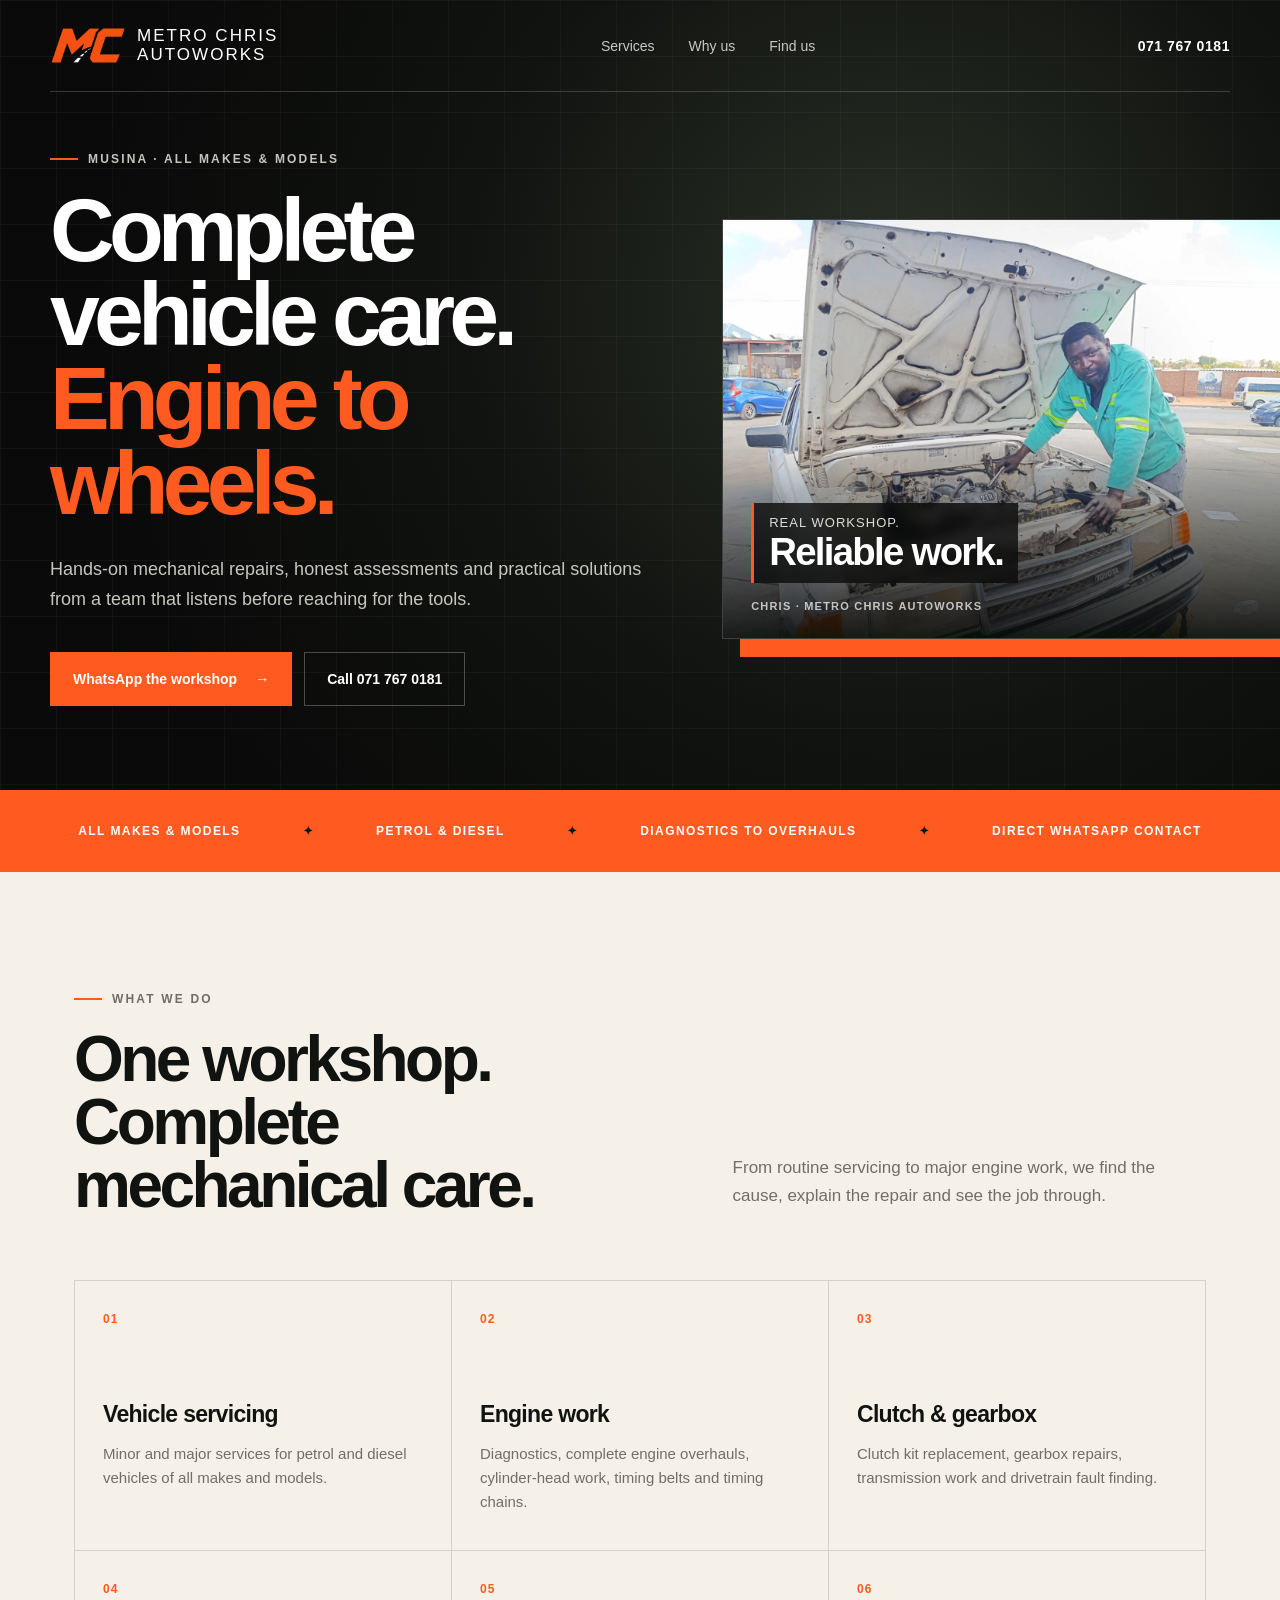
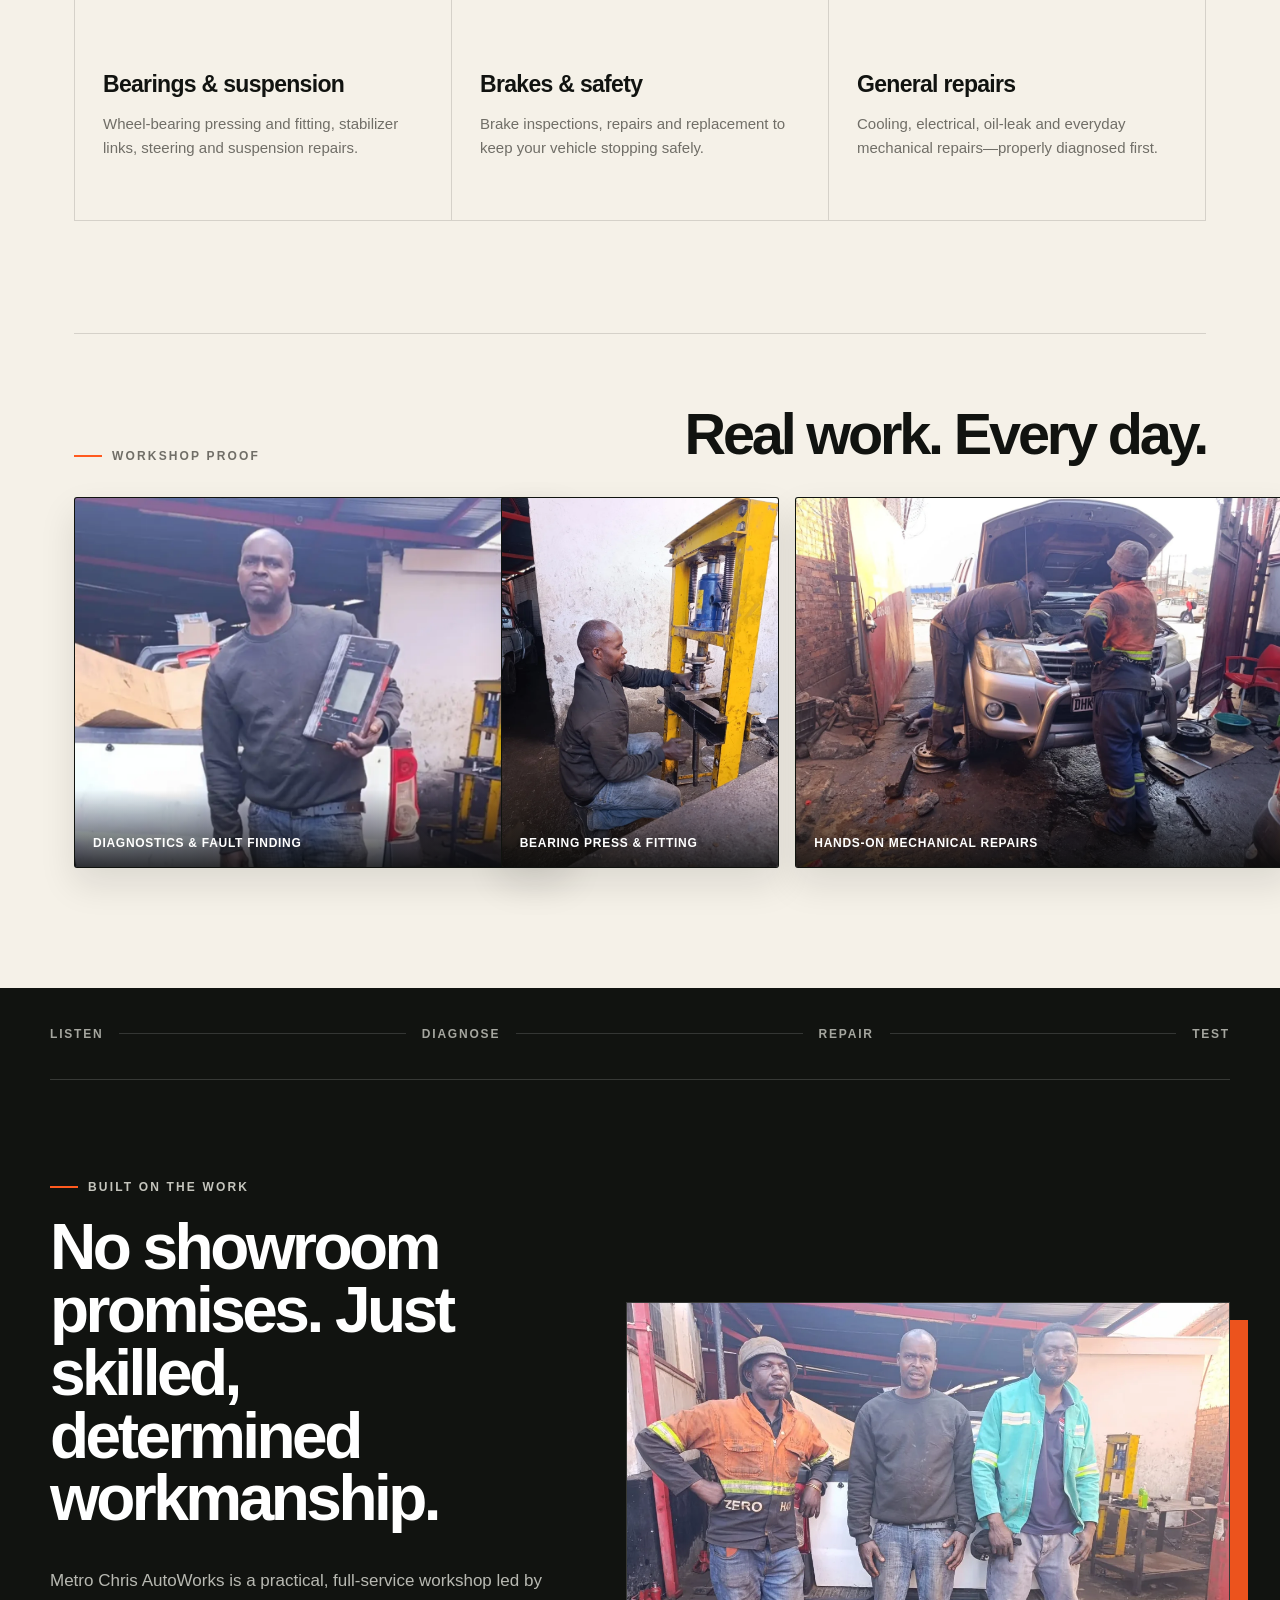
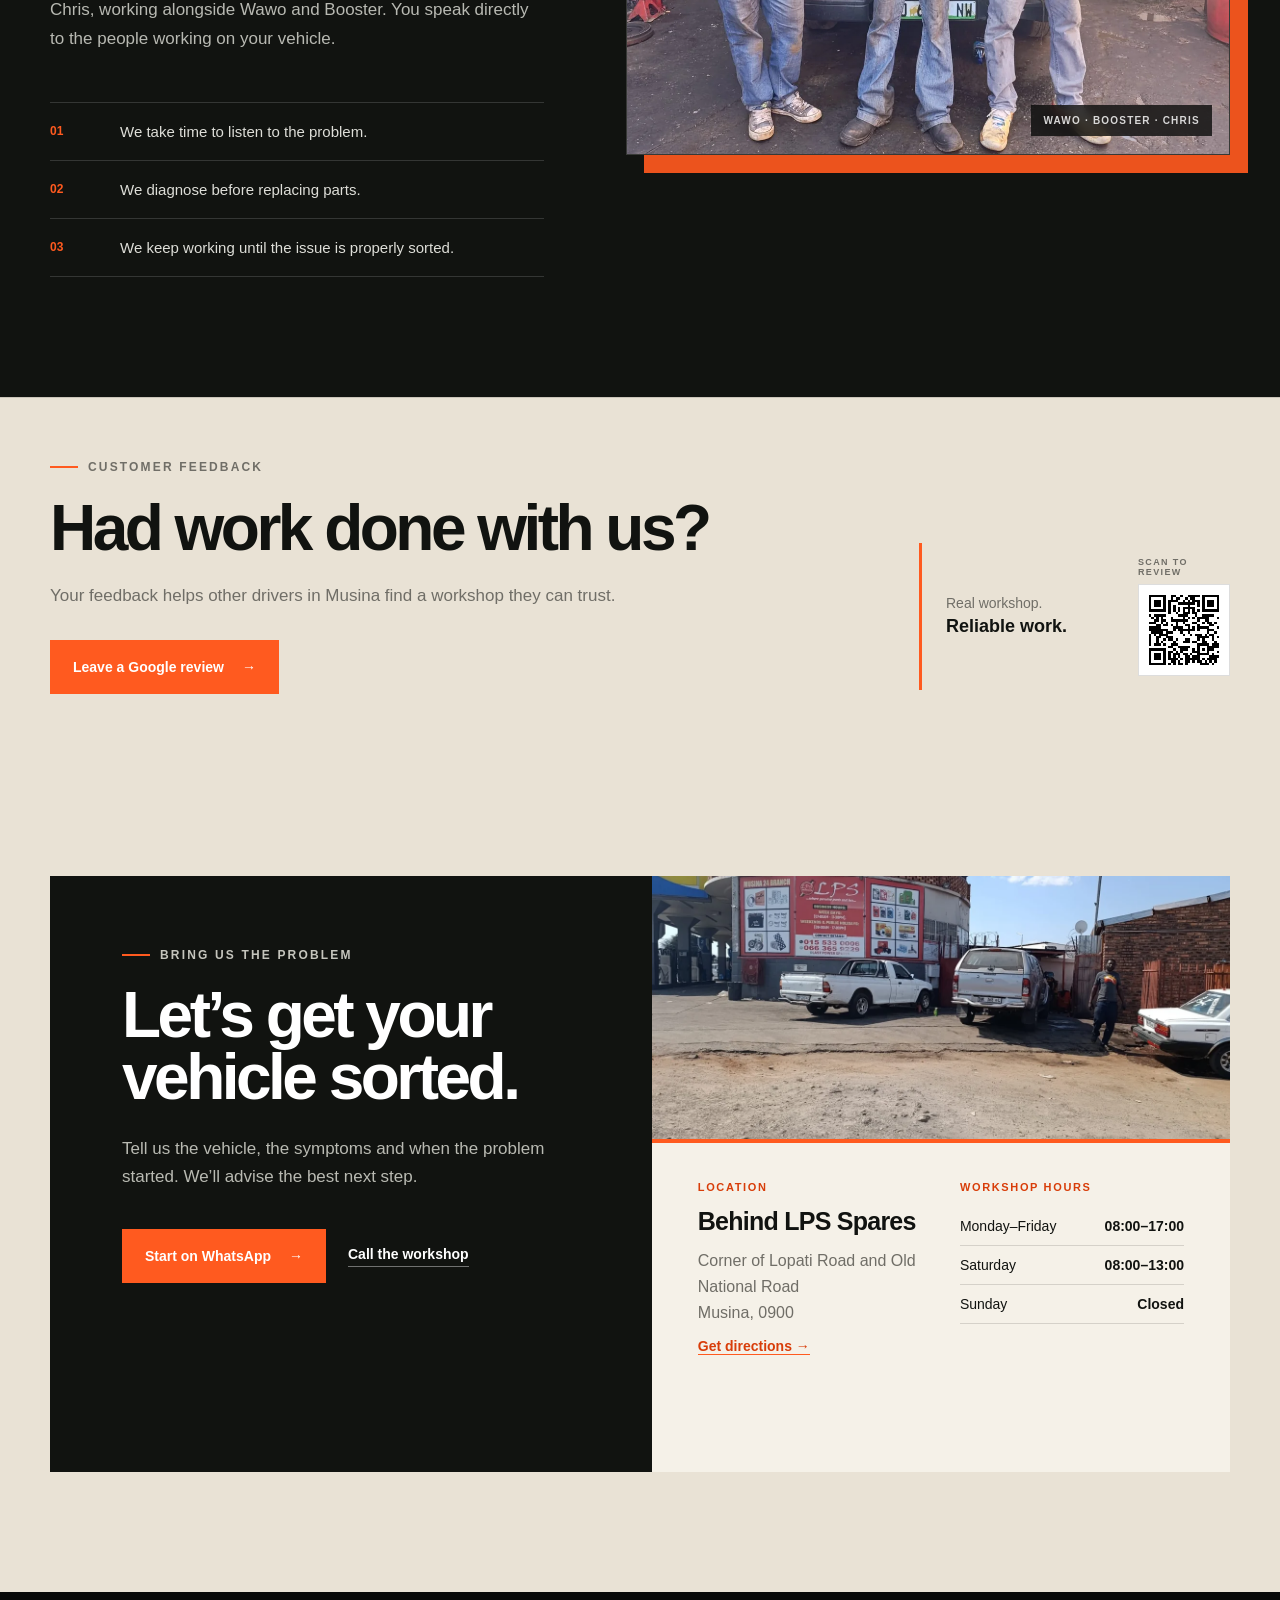
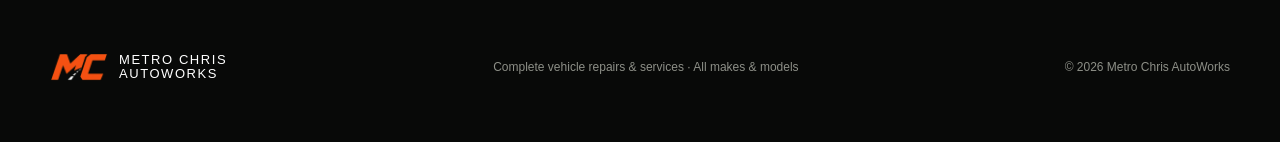
==== index.html @ dbb21492 "Initial commit via Netlify [skip ci]" ====
<!doctype html>
<html lang="en">
<head>
  <meta charset="utf-8">
  <meta name="viewport" content="width=device-width, initial-scale=1">
  <title>Car Mechanic &amp; Auto Repairs in Musina | Metro Chris AutoWorks</title>
  <meta name="description" content="Metro Chris AutoWorks provides reliable car repairs, diagnostics and vehicle maintenance in Musina. Call or WhatsApp 071 767 0181.">
  <meta name="robots" content="index, follow">
  <meta name="theme-color" content="#111310">
  <link rel="canonical" href="https://metrochrisauto.co.za/">
  <link rel="icon" href="assets/images/metro-chris-mc-emblem.webp" type="image/webp">
  <meta property="og:title" content="Car Mechanic &amp; Auto Repairs in Musina | Metro Chris AutoWorks">
  <meta property="og:description" content="Metro Chris AutoWorks provides reliable car repairs, diagnostics and vehicle maintenance in Musina. Call or WhatsApp 071 767 0181.">
  <meta property="og:type" content="website">
  <meta property="og:url" content="https://metrochrisauto.co.za/">
  <meta property="og:image" content="https://metrochrisauto.co.za/assets/images/hero-chris.webp">
  <meta property="og:image:alt" content="Chris working on a vehicle at Metro Chris AutoWorks in Musina">
  <link rel="preload" as="image" href="assets/images/hero-chris.webp" fetchpriority="high">
  <link rel="stylesheet" href="styles.css">
  <script type="application/ld+json">
    {
      "@context": "https://schema.org",
      "@type": "AutoRepair",
      "name": "Metro Chris AutoWorks",
      "url": "https://metrochrisauto.co.za/",
      "telephone": "+27 71 767 0181",
      "address": {
        "@type": "PostalAddress",
        "streetAddress": "Lopati Road",
        "addressLocality": "Musina",
        "postalCode": "0900",
        "addressCountry": "ZA"
      },
      "areaServed": {
        "@type": "City",
        "name": "Musina"
      },
      "openingHoursSpecification": [
        {
          "@type": "OpeningHoursSpecification",
          "dayOfWeek": [
            "Monday",
            "Tuesday",
            "Wednesday",
            "Thursday",
            "Friday"
          ],
          "opens": "08:00",
          "closes": "17:00"
        },
        {
          "@type": "OpeningHoursSpecification",
          "dayOfWeek": "Saturday",
          "opens": "08:00",
          "closes": "13:00"
        }
      ],
      "hasOfferCatalog": {
        "@type": "OfferCatalog",
        "name": "Auto repair services",
        "itemListElement": [
          {"@type": "Offer", "itemOffered": {"@type": "Service", "name": "Vehicle servicing"}},
          {"@type": "Offer", "itemOffered": {"@type": "Service", "name": "Engine work"}},
          {"@type": "Offer", "itemOffered": {"@type": "Service", "name": "Clutch and gearbox repairs"}},
          {"@type": "Offer", "itemOffered": {"@type": "Service", "name": "Bearings and suspension repairs"}},
          {"@type": "Offer", "itemOffered": {"@type": "Service", "name": "Brake inspections and repairs"}},
          {"@type": "Offer", "itemOffered": {"@type": "Service", "name": "General mechanical repairs"}}
        ]
      }
    }
  </script>
</head>
<body>
  <main>
    <header class="site-header">
      <a class="brand" href="#top" aria-label="Metro Chris AutoWorks home">
        <img class="brand-emblem" src="assets/images/metro-chris-mc-emblem.webp" alt="Metro Chris AutoWorks" width="480" height="231">
        <span class="brand-name" aria-hidden="true">
          <span>Metro Chris</span>
          <span>AutoWorks</span>
        </span>
      </a>
      <nav aria-label="Main navigation">
        <a href="#services">Services</a><a href="#about">Why us</a><a href="#contact">Find us</a>
      </nav>
      <a class="header-call" href="tel:+27717670181">071 767 0181</a>
    </header>

    <section class="hero" id="top">
      <div class="hero-grid">
        <div class="hero-copy">
          <p class="eyebrow"><span></span> Musina · All makes &amp; models</p>
          <h1>Complete vehicle care.<span>Engine to wheels.</span></h1>
          <p class="hero-intro">Hands-on mechanical repairs, honest assessments and practical solutions from a team that listens before reaching for the tools.</p>
          <div class="hero-actions">
            <a class="button button-primary" href="https://wa.me/27717670181?text=Hi%20Metro%20Chris%20AutoWorks%2C%20I%20need%20help%20with%20my%20vehicle." target="_blank" rel="noreferrer">WhatsApp the workshop <span aria-hidden="true">→</span></a>
            <a class="button button-ghost" href="tel:+27717670181">Call 071 767 0181</a>
          </div>
        </div>
        <figure class="workshop-card">
          <img src="assets/images/hero-chris.webp" alt="Chris working on a vehicle at Metro Chris AutoWorks in Musina" width="1440" height="1080" fetchpriority="high" decoding="async">
          <div class="hero-photo-overlay">
            <div class="card-main"><p>Real workshop.</p><strong>Reliable work.</strong></div>
            <figcaption>Chris · Metro Chris AutoWorks</figcaption>
          </div>
        </figure>
      </div>
    </section>

    <section class="proof-strip" aria-label="Workshop highlights"><span>All makes &amp; models</span><span>Petrol &amp; diesel</span><span>Diagnostics to overhauls</span><span>Direct WhatsApp contact</span></section>

    <section class="section services-section" id="services">
      <div class="section-heading">
        <div><p class="eyebrow dark"><span></span> What we do</p><h2>One workshop.<br>Complete mechanical care.</h2></div>
        <p>From routine servicing to major engine work, we find the cause, explain the repair and see the job through.</p>
      </div>
      <div class="service-grid">
          <article class="service-card">
            <span class="service-number">01</span>
            <h3>Vehicle servicing</h3>
            <p>Minor and major services for petrol and diesel vehicles of all makes and models.</p>
          </article>
          <article class="service-card">
            <span class="service-number">02</span>
            <h3>Engine work</h3>
            <p>Diagnostics, complete engine overhauls, cylinder-head work, timing belts and timing chains.</p>
          </article>
          <article class="service-card">
            <span class="service-number">03</span>
            <h3>Clutch &amp; gearbox</h3>
            <p>Clutch kit replacement, gearbox repairs, transmission work and drivetrain fault finding.</p>
          </article>
          <article class="service-card">
            <span class="service-number">04</span>
            <h3>Bearings &amp; suspension</h3>
            <p>Wheel-bearing pressing and fitting, stabilizer links, steering and suspension repairs.</p>
          </article>
          <article class="service-card">
            <span class="service-number">05</span>
            <h3>Brakes &amp; safety</h3>
            <p>Brake inspections, repairs and replacement to keep your vehicle stopping safely.</p>
          </article>
          <article class="service-card">
            <span class="service-number">06</span>
            <h3>General repairs</h3>
            <p>Cooling, electrical, oil-leak and everyday mechanical repairs—properly diagnosed first.</p>
          </article>
      </div>
      <div class="work-proof" aria-labelledby="work-proof-title">
        <div class="work-proof-heading"><p class="eyebrow dark"><span></span> Workshop proof</p><h2 id="work-proof-title">Real work. Every day.</h2></div>
        <div class="work-proof-grid">
          <figure class="proof-card proof-card-wide"><img src="assets/images/diagnostics.webp" alt="Vehicle diagnostic equipment at Metro Chris AutoWorks in Musina" width="1200" height="900" loading="lazy" decoding="async"><figcaption>Diagnostics &amp; fault finding</figcaption></figure>
          <figure class="proof-card proof-card-tall"><img src="assets/images/bearing-press-booster.webp" alt="Booster using the hydraulic bearing press at Metro Chris AutoWorks" width="900" height="1200" loading="lazy" decoding="async"><figcaption>Bearing press &amp; fitting</figcaption></figure>
          <figure class="proof-card proof-card-wide"><img src="assets/images/wawo-workshop.webp" alt="Wawo working on a vehicle at Metro Chris AutoWorks in Musina" width="1200" height="900" loading="lazy" decoding="async"><figcaption>Hands-on mechanical repairs</figcaption></figure>
        </div>
      </div>
    </section>

    <section class="about-section" id="about">
      <div class="about-rail"><span>Listen</span><i></i><span>Diagnose</span><i></i><span>Repair</span><i></i><span>Test</span></div>
      <div class="about-grid">
        <div class="about-copy">
          <p class="eyebrow"><span></span> Built on the work</p><h2>No showroom promises. Just skilled, determined workmanship.</h2>
          <p>Metro Chris AutoWorks is a practical, full-service workshop led by Chris, working alongside Wawo and Booster. You speak directly to the people working on your vehicle.</p>
          <div class="principles"><div><strong>01</strong><span>We take time to listen to the problem.</span></div><div><strong>02</strong><span>We diagnose before replacing parts.</span></div><div><strong>03</strong><span>We keep working until the issue is properly sorted.</span></div></div>
        </div>
        <figure class="team-photo"><img src="assets/images/team-chris-wawo-booster.webp" alt="Wawo, Booster and Chris at Metro Chris AutoWorks workshop in Musina" width="1200" height="900" loading="lazy" decoding="async"><figcaption>Wawo · Booster · Chris</figcaption></figure>
      </div>
    </section>

    <section class="review-section" id="reviews" aria-labelledby="review-title">
      <div class="review-inner">
        <div class="review-copy">
          <p class="eyebrow dark"><span></span> Customer feedback</p>
          <h2 id="review-title">Had work done with us?</h2>
          <p>Your feedback helps other drivers in Musina find a workshop they can trust.</p>
          <a class="button button-primary review-button" href="https://g.page/r/CYSJVj2DCtPbEBM/review" target="_blank" rel="noreferrer" data-ga-event="review_click">Leave a Google review <span aria-hidden="true">→</span></a>
        </div>
        <div class="review-secondary">
          <p class="review-proof">Real workshop.<strong>Reliable work.</strong></p>
          <a class="review-qr" href="https://g.page/r/CYSJVj2DCtPbEBM/review" target="_blank" rel="noreferrer" data-ga-event="review_click" aria-label="Leave a Google review using the QR code">
            <span>Scan to review</span>
            <img src="assets/images/google-review-qr.svg" alt="" width="184" height="184" loading="lazy" decoding="async">
          </a>
        </div>
      </div>
    </section>

    <section class="section contact-section" id="contact">
      <div class="contact-panel">
        <div class="contact-copy">
          <p class="eyebrow"><span></span> Bring us the problem</p><h2>Let’s get your vehicle sorted.</h2>
          <p>Tell us the vehicle, the symptoms and when the problem started. We’ll advise the best next step.</p>
          <div class="contact-actions"><a class="button button-primary" href="https://wa.me/27717670181?text=Hi%20Metro%20Chris%20AutoWorks%2C%20I%20need%20help%20with%20my%20vehicle." target="_blank" rel="noreferrer">Start on WhatsApp <span aria-hidden="true">→</span></a><a class="text-link" href="tel:+27717670181">Call the workshop</a></div>
        </div>
        <div class="contact-location">
          <figure class="location-photo"><img src="assets/images/workshop-location.webp" alt="Metro Chris AutoWorks workshop location behind LPS Spares in Musina" width="1200" height="900" loading="lazy" decoding="async"></figure>
          <div class="contact-details">
            <div><span class="detail-label">Location</span><strong>Behind LPS Spares</strong><p>Corner of Lopati Road and Old National Road<br>Musina, 0900</p><a href="https://www.google.com/maps/search/?api=1&amp;query=Metro+Chris+AutoWorks+Musina" target="_blank" rel="noreferrer">Get directions →</a></div>
            <div><span class="detail-label">Workshop hours</span><dl><div><dt>Monday–Friday</dt><dd>08:00–17:00</dd></div><div><dt>Saturday</dt><dd>08:00–13:00</dd></div><div><dt>Sunday</dt><dd>Closed</dd></div></dl></div>
          </div>
        </div>
      </div>
    </section>

    <footer><a class="brand footer-brand" href="#top" aria-label="Metro Chris AutoWorks home"><img class="brand-emblem" src="assets/images/metro-chris-mc-emblem.webp" alt="Metro Chris AutoWorks" width="480" height="231" loading="lazy" decoding="async"><span class="brand-name" aria-hidden="true"><span>Metro Chris</span><span>AutoWorks</span></span></a><p>Complete vehicle repairs &amp; services · All makes &amp; models</p><p>© 2026 Metro Chris AutoWorks</p></footer>
    <div class="mobile-actions" aria-label="Quick contact"><a href="tel:+27717670181">Call</a><a href="https://wa.me/27717670181?text=Hi%20Metro%20Chris%20AutoWorks%2C%20I%20need%20help%20with%20my%20vehicle." target="_blank" rel="noreferrer">WhatsApp</a></div>
  </main>
  <script>
    document.addEventListener('click', function (event) {
      var target = event.target;
      if (!target || !target.closest) return;

      var link = target.closest('a[data-ga-event="review_click"]');
      if (!link || typeof gtag !== 'function') return;

      var analyticsAllowed = false;
      try {
        analyticsAllowed = localStorage.getItem('mc_analytics_consent') === 'granted';
      } catch (e) {}
      if (!analyticsAllowed) return;

      var area = link.closest('header, nav, section, footer');
      var linkLocation = area ? area.id || area.tagName.toLowerCase() : 'page';

      gtag('event', link.getAttribute('data-ga-event'), {
        link_location: linkLocation
      });
    }, true);
  </script>
</body>
</html>
---- styles.css ----
:root {
  --ink: #111310;
  --ink-soft: #1a1d19;
  --paper: #f5f1e8;
  --paper-deep: #e9e2d5;
  --orange: #ff5a1f;
  --orange-dark: #d83d09;
  --lime: #c7f36a;
  --muted: #706e67;
  --line: rgba(17, 19, 16, 0.14);
}

* { box-sizing: border-box; }
html { scroll-behavior: smooth; }
body {
  margin: 0;
  background: var(--paper);
  color: var(--ink);
  font-family: Arial, Helvetica, sans-serif;
  -webkit-font-smoothing: antialiased;
}
a { color: inherit; text-decoration: none; }

.site-header {
  position: absolute;
  z-index: 10;
  top: 0;
  left: 50%;
  transform: translateX(-50%);
  width: min(1180px, calc(100% - 48px));
  height: 92px;
  display: flex;
  align-items: center;
  justify-content: space-between;
  color: white;
  border-bottom: 1px solid rgba(255,255,255,.18);
}

.brand {
  display: inline-flex;
  align-items: center;
  gap: 11px;
  flex: 0 0 auto;
}
.brand-emblem {
  display: block;
  width: clamp(68px, 6.5vw, 76px);
  height: auto;
  object-fit: contain;
}
.brand-name {
  display: grid;
  gap: 1px;
  color: white;
  font-family: "Barlow Condensed", "Arial Narrow", Arial, sans-serif;
  font-size: 17px;
  font-weight: 500;
  line-height: 1.05;
  letter-spacing: .12em;
  text-transform: uppercase;
  white-space: nowrap;
}
.brand-name span { display: block; }

.site-header nav { display: flex; gap: 34px; font-size: 14px; color: #c9c8c2; }
.site-header nav a:hover { color: white; }
.header-call { flex: 0 0 auto; font-weight: 800; font-size: 14px; letter-spacing: .04em; white-space: nowrap; }

.hero {
  min-height: 780px;
  display: flex;
  align-items: center;
  padding: 152px 24px 84px;
  color: white;
  background:
    linear-gradient(90deg, rgba(255,255,255,.035) 1px, transparent 1px) 0 0 / 56px 56px,
    linear-gradient(rgba(255,255,255,.035) 1px, transparent 1px) 0 0 / 56px 56px,
    radial-gradient(circle at 70% 38%, #2a3027 0, #111310 42%, #090a09 78%);
  overflow: hidden;
}
.hero-grid {
  width: min(1180px, 100%);
  margin: 0 auto;
  display: grid;
  grid-template-columns: 1.08fr .92fr;
  gap: 76px;
  align-items: center;
}
.eyebrow {
  margin: 0 0 22px;
  display: flex;
  align-items: center;
  gap: 10px;
  color: #c5c5bd;
  font-size: 12px;
  font-weight: 800;
  letter-spacing: .18em;
  text-transform: uppercase;
}
.eyebrow span { width: 28px; height: 2px; background: var(--orange); }
.eyebrow.dark { color: var(--muted); }
.hero h1 {
  max-width: 760px;
  margin: 0;
  font-size: clamp(52px, 7vw, 92px);
  line-height: .94;
  letter-spacing: -.065em;
  font-weight: 900;
}
.hero h1 span { display: block; color: var(--orange); }
.hero-intro {
  max-width: 650px;
  margin: 30px 0 0;
  color: #c7c7c0;
  font-size: 18px;
  line-height: 1.65;
}
.hero-actions, .contact-actions { display: flex; align-items: center; gap: 12px; margin-top: 38px; }
.button {
  min-height: 54px;
  padding: 0 22px;
  display: inline-flex;
  justify-content: center;
  align-items: center;
  gap: 18px;
  border: 1px solid transparent;
  font-size: 14px;
  font-weight: 800;
  transition: transform .2s ease, background .2s ease;
}
.button:hover { transform: translateY(-2px); }
.button-primary { background: var(--orange); color: white; }
.button-primary:hover { background: var(--orange-dark); }
.button-ghost { border-color: rgba(255,255,255,.26); color: white; }
.button-ghost:hover { background: rgba(255,255,255,.08); }

.workshop-card {
  position: relative;
  margin: 0;
  min-height: 420px;
  aspect-ratio: 4 / 3;
  background: var(--ink-soft);
  border: 1px solid rgba(255,255,255,.16);
  box-shadow: 18px 18px 0 var(--orange);
  overflow: hidden;
}
.workshop-card > img { width: 100%; height: 100%; display: block; object-fit: cover; object-position: 52% 48%; }
.hero-photo-overlay { position: absolute; inset: auto 0 0; padding: 72px 28px 26px; background: linear-gradient(transparent, rgba(8,9,8,.9)); }
.card-main { display: inline-block; padding: 12px 15px 13px; background: rgba(8,9,8,.78); border-left: 3px solid var(--orange); backdrop-filter: blur(5px); }
.card-main p { margin: 0; color: #deded8; font-size: 13px; letter-spacing: .08em; text-transform: uppercase; }
.card-main strong { display: block; margin-top: 4px; color: white; font-size: clamp(27px, 3vw, 40px); line-height: .95; letter-spacing: -.045em; }
.workshop-card figcaption { margin-top: 17px; color: rgba(255,255,255,.72); font-size: 11px; font-weight: 700; letter-spacing: .11em; text-transform: uppercase; }

.proof-strip {
  min-height: 82px;
  padding: 0 24px;
  display: flex;
  justify-content: center;
  align-items: center;
  flex-wrap: wrap;
  gap: 34px 62px;
  background: var(--orange);
  color: white;
  font-size: 12px;
  font-weight: 900;
  letter-spacing: .12em;
  text-transform: uppercase;
}
.proof-strip span:not(:last-child)::after { content: "✦"; margin-left: 62px; color: var(--ink); }

.section { padding: 120px 24px; }
.services-section { width: min(1180px, 100%); margin: 0 auto; }
.section-heading { display: grid; grid-template-columns: 1.1fr .9fr; gap: 80px; align-items: end; margin-bottom: 64px; }
.section-heading h2, .about-grid h2, .contact-copy h2 { margin: 0; font-size: clamp(42px, 5vw, 68px); line-height: .98; letter-spacing: -.055em; }
.section-heading > p { margin: 0 0 6px; max-width: 480px; color: var(--muted); font-size: 17px; line-height: 1.65; }
.service-grid { display: grid; grid-template-columns: repeat(3, 1fr); border-left: 1px solid var(--line); border-top: 1px solid var(--line); }
.service-card { min-height: 270px; padding: 28px; border-right: 1px solid var(--line); border-bottom: 1px solid var(--line); transition: background .2s, color .2s; }
.service-card:hover { background: var(--ink); color: white; }
.service-number { color: var(--orange); font-size: 12px; font-weight: 900; letter-spacing: .1em; }
.service-card h3 { margin: 74px 0 14px; font-size: 23px; letter-spacing: -.03em; }
.service-card p { margin: 0; color: var(--muted); line-height: 1.6; font-size: 15px; }
.service-card:hover p { color: #bdbdb6; }

.work-proof { margin-top: 112px; padding-top: 72px; border-top: 1px solid var(--line); }
.work-proof-heading { display: flex; align-items: end; justify-content: space-between; gap: 30px; margin-bottom: 34px; }
.work-proof-heading .eyebrow { margin-bottom: 0; }
.work-proof-heading h2 { margin: 0; font-size: clamp(38px, 4.5vw, 60px); line-height: .98; letter-spacing: -.055em; }
.work-proof-grid { display: grid; grid-template-columns: 1.12fr .76fr 1.12fr; gap: 16px; align-items: stretch; }
.proof-card { position: relative; min-width: 0; margin: 0; overflow: hidden; background: var(--ink); border: 1px solid rgba(17,19,16,.16); border-radius: 3px; box-shadow: 0 16px 36px rgba(17,19,16,.11); }
.proof-card-wide { aspect-ratio: 4 / 3; }
.proof-card-tall { aspect-ratio: 3 / 4; }
.proof-card img { width: 100%; height: 100%; display: block; object-fit: cover; transition: transform .35s ease; }
.proof-card-tall img { object-position: 50% 46%; }
.proof-card:hover img { transform: scale(1.018); }
.proof-card figcaption { position: absolute; inset: auto 0 0; padding: 46px 18px 17px; color: white; background: linear-gradient(transparent, rgba(8,9,8,.82)); font-size: 12px; font-weight: 900; letter-spacing: .06em; text-transform: uppercase; }

.about-section { padding: 0 24px 120px; background: var(--ink); color: white; }
.about-rail {
  width: min(1180px, 100%);
  min-height: 92px;
  margin: 0 auto;
  display: flex;
  align-items: center;
  justify-content: space-between;
  gap: 16px;
  border-bottom: 1px solid rgba(255,255,255,.16);
  color: #a5a69f;
  font-size: 12px;
  text-transform: uppercase;
  letter-spacing: .15em;
  font-weight: 800;
}
.about-rail i { flex: 1; height: 1px; background: rgba(255,255,255,.15); }
.about-grid { width: min(1180px, 100%); margin: 0 auto; padding-top: 100px; display: grid; grid-template-columns: .9fr 1.1fr; gap: 82px; align-items: center; }
.about-grid h2 { max-width: 640px; }
.about-copy > p:not(.eyebrow) { margin: 37px 0 48px; color: #b8b9b2; font-size: 17px; line-height: 1.7; }
.principles { border-top: 1px solid rgba(255,255,255,.15); }
.principles div { display: grid; grid-template-columns: 54px 1fr; gap: 16px; padding: 20px 0; border-bottom: 1px solid rgba(255,255,255,.15); align-items: center; }
.principles strong { color: var(--orange); font-size: 12px; }
.principles span { color: #deded8; font-size: 15px; }
.team-photo { position: relative; margin: 0; overflow: hidden; aspect-ratio: 4 / 3; border: 1px solid rgba(255,255,255,.16); box-shadow: 18px 18px 0 rgba(255,90,31,.92); }
.team-photo img { width: 100%; height: 100%; display: block; object-fit: cover; object-position: center 48%; transform: scale(1.045); transform-origin: center 52%; }
.team-photo figcaption { position: absolute; right: 18px; bottom: 18px; padding: 10px 12px; background: rgba(8,9,8,.78); color: rgba(255,255,255,.82); font-size: 10px; font-weight: 800; letter-spacing: .12em; text-transform: uppercase; backdrop-filter: blur(5px); }

.review-section { padding: 62px 24px; background: var(--paper-deep); border-top: 1px solid var(--line); }
.review-inner { width: min(1180px, 100%); margin: 0 auto; display: grid; grid-template-columns: minmax(0, 1fr) auto; gap: 64px; align-items: end; }
.review-copy { max-width: 720px; }
.review-copy h2 { max-width: 660px; margin: 0; font-size: clamp(46px, 5vw, 68px); line-height: 1; letter-spacing: -.055em; font-weight: 900; }
.review-copy > p:not(.eyebrow) { max-width: 610px; margin: 22px 0 0; color: var(--muted); font-size: 17px; line-height: 1.65; }
.review-button { margin-top: 30px; }
.review-secondary { display: grid; grid-template-columns: auto 92px; gap: 22px; align-items: center; margin-bottom: 4px; padding: 14px 0 14px 24px; border-left: 3px solid var(--orange); }
.review-proof { min-width: 170px; margin: 0; color: var(--muted); font-size: 14px; line-height: 1.45; }
.review-proof strong { display: block; color: var(--ink); font-size: 18px; }
.review-qr { display: grid; gap: 7px; justify-items: center; color: var(--muted); font-size: 9px; font-weight: 900; letter-spacing: .15em; text-transform: uppercase; }
.review-qr img { display: block; width: 92px; height: 92px; padding: 5px; background: white; border: 1px solid var(--line); }

.contact-section { background: var(--paper-deep); }
.contact-panel { width: min(1180px, 100%); margin: 0 auto; display: grid; grid-template-columns: 1.02fr .98fr; background: var(--ink); color: white; }
.contact-copy { padding: 72px; }
.contact-copy > p:not(.eyebrow) { max-width: 570px; margin: 26px 0 0; color: #b9bab2; font-size: 17px; line-height: 1.65; }
.contact-actions .text-link { margin-left: 10px; padding-bottom: 4px; border-bottom: 1px solid rgba(255,255,255,.4); font-size: 14px; font-weight: 800; }
.contact-location { display: grid; grid-template-rows: minmax(230px, .78fr) auto; min-width: 0; }
.location-photo { margin: 0; min-height: 230px; overflow: hidden; background: var(--ink-soft); }
.location-photo img { width: 100%; height: 100%; display: block; object-fit: cover; object-position: center 56%; }
.contact-details { padding: 42px 46px; display: grid; grid-template-columns: 1fr 1fr; gap: 38px; background: var(--paper); color: var(--ink); box-shadow: inset 0 4px 0 var(--orange); }
.detail-label { display: block; margin-bottom: 14px; color: var(--orange-dark); font-size: 11px; text-transform: uppercase; letter-spacing: .15em; font-weight: 900; }
.contact-details strong { display: block; font-size: 25px; letter-spacing: -.03em; }
.contact-details p { margin: 12px 0; line-height: 1.6; color: var(--muted); }
.contact-details a { color: var(--orange-dark); font-size: 14px; font-weight: 900; border-bottom: 1px solid var(--orange); }
.contact-details dl { margin: 0; }
.contact-details dl div { display: flex; justify-content: space-between; gap: 24px; padding: 11px 0; border-bottom: 1px solid var(--line); }
.contact-details dt, .contact-details dd { margin: 0; font-size: 14px; }
.contact-details dd { font-weight: 900; }

footer { min-height: 150px; padding: 38px max(24px, calc((100vw - 1180px)/2)); display: flex; align-items: center; justify-content: space-between; gap: 30px; background: #080908; color: #8d8f87; font-size: 12px; }
.footer-brand { color: white; }
.footer-brand .brand-emblem { width: 58px; }
.footer-brand .brand-name { font-size: 13px; }
.mobile-actions { display: none; }

@media (max-width: 900px) {
  .site-header { width: calc(100% - 32px); height: 76px; }
  .site-header nav { display: none; }
  .header-call { font-size: 13px; }
  .hero { min-height: auto; padding: 126px 20px 76px; }
  .hero-grid, .section-heading, .about-grid, .contact-panel { grid-template-columns: 1fr; }
  .hero-grid { gap: 60px; }
  .workshop-card { min-height: 340px; box-shadow: 14px 14px 0 var(--orange); }
  .section-heading { gap: 28px; }
  .service-grid { grid-template-columns: repeat(2, 1fr); }
  .work-proof-grid { grid-template-columns: repeat(2, 1fr); }
  .proof-card-tall { grid-row: span 2; }
  .about-grid { gap: 64px; }
  .team-photo { max-width: 720px; box-shadow: 14px 14px 0 rgba(255,90,31,.92); }
  .review-inner { gap: 38px; }
  .review-secondary { grid-template-columns: auto 84px; gap: 16px; padding-left: 20px; }
  .review-qr img { width: 84px; height: 84px; }
  .contact-copy, .contact-details { padding: 54px 42px; }
  footer { flex-direction: column; align-items: flex-start; }
}

@media (max-width: 600px) {
  .brand { flex-direction: row; gap: 8px; }
  .brand-emblem { width: clamp(78px, 25vw, 82px); }
  .brand-name { gap: 0; font-size: 11px; }
  .header-call { display: block; font-size: 13px; }
  .hero h1 { font-size: clamp(48px, 15vw, 70px); }
  .hero-intro { font-size: 16px; }
  .hero-actions { flex-direction: column; align-items: stretch; }
  .button { width: 100%; }
  .proof-strip { padding: 28px 20px; justify-content: flex-start; gap: 16px; }
  .proof-strip span { width: 100%; }
  .proof-strip span:not(:last-child)::after { float: right; margin-left: 0; }
  .section { padding: 82px 20px; }
  .section-heading h2, .about-grid h2, .contact-copy h2 { font-size: 44px; }
  .service-grid { grid-template-columns: 1fr; }
  .service-card { min-height: 225px; }
  .service-card h3 { margin-top: 48px; }
  .work-proof { margin-top: 82px; padding-top: 58px; }
  .work-proof-heading { display: block; }
  .work-proof-heading .eyebrow { margin-bottom: 18px; }
  .work-proof-grid { grid-template-columns: 1fr; gap: 14px; }
  .proof-card-wide, .proof-card-tall { grid-row: auto; aspect-ratio: 4 / 3; }
  .about-section { padding: 0 20px 82px; }
  .about-rail { min-height: 72px; }
  .about-rail i { display: none; }
  .about-rail span { font-size: 9px; }
  .about-grid { padding-top: 70px; gap: 52px; }
  .team-photo { box-shadow: 10px 10px 0 rgba(255,90,31,.92); }
  .team-photo figcaption { right: 10px; bottom: 10px; }
  .review-section { padding: 52px 20px; }
  .review-inner { grid-template-columns: 1fr; gap: 34px; }
  .review-copy h2 { font-size: 44px; }
  .review-copy > p:not(.eyebrow) { font-size: 16px; }
  .review-button { width: 100%; min-height: 58px; }
  .review-secondary { display: block; margin: 0; padding: 16px 0 0; border-top: 1px solid var(--line); border-left: 0; }
  .review-proof { min-width: 0; }
  .review-qr { display: none; }
  .contact-copy, .contact-details { padding: 42px 28px; }
  .contact-details { grid-template-columns: 1fr; gap: 38px; }
  .contact-actions { flex-direction: column; align-items: stretch; }
  .contact-actions .text-link { margin: 10px auto 0; }
  footer { padding-bottom: calc(104px + env(safe-area-inset-bottom)); }
  .mobile-actions {
    position: fixed;
    z-index: 20;
    left: 8px;
    right: 8px;
    bottom: 0;
    display: grid;
    grid-template-columns: 1fr 1fr;
    gap: 6px;
    padding: 6px 6px calc(6px + env(safe-area-inset-bottom));
    background: rgba(8,9,8,.94);
    box-shadow: 0 10px 30px rgba(0,0,0,.26);
    backdrop-filter: blur(10px);
  }
  .mobile-actions a { min-height: 52px; display: grid; place-items: center; border: 1px solid rgba(255,255,255,.22); color: white; font-size: 13px; font-weight: 900; }
  .mobile-actions a:last-child { border-color: var(--orange); background: var(--orange); }
}

@media (prefers-reduced-motion: reduce) {
  html { scroll-behavior: auto; }
  *, *::before, *::after { transition-duration: .01ms !important; }
}
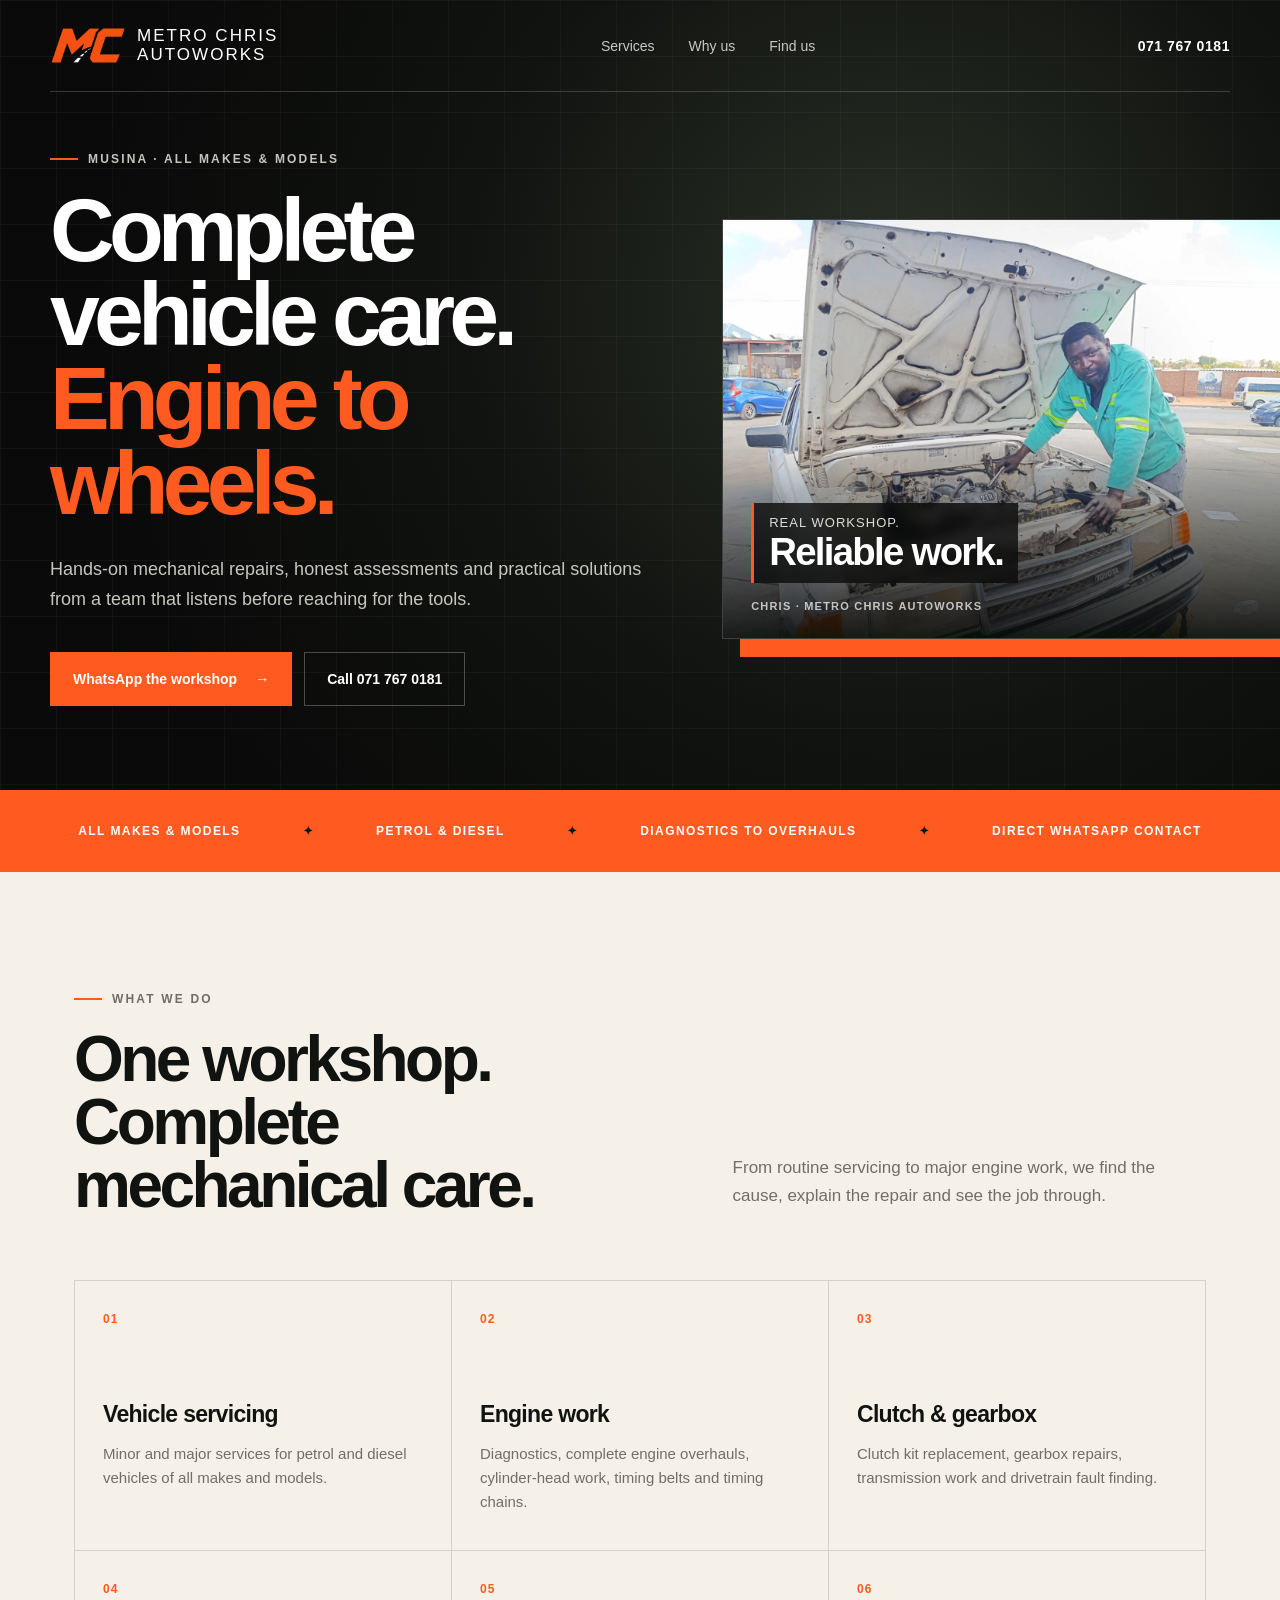
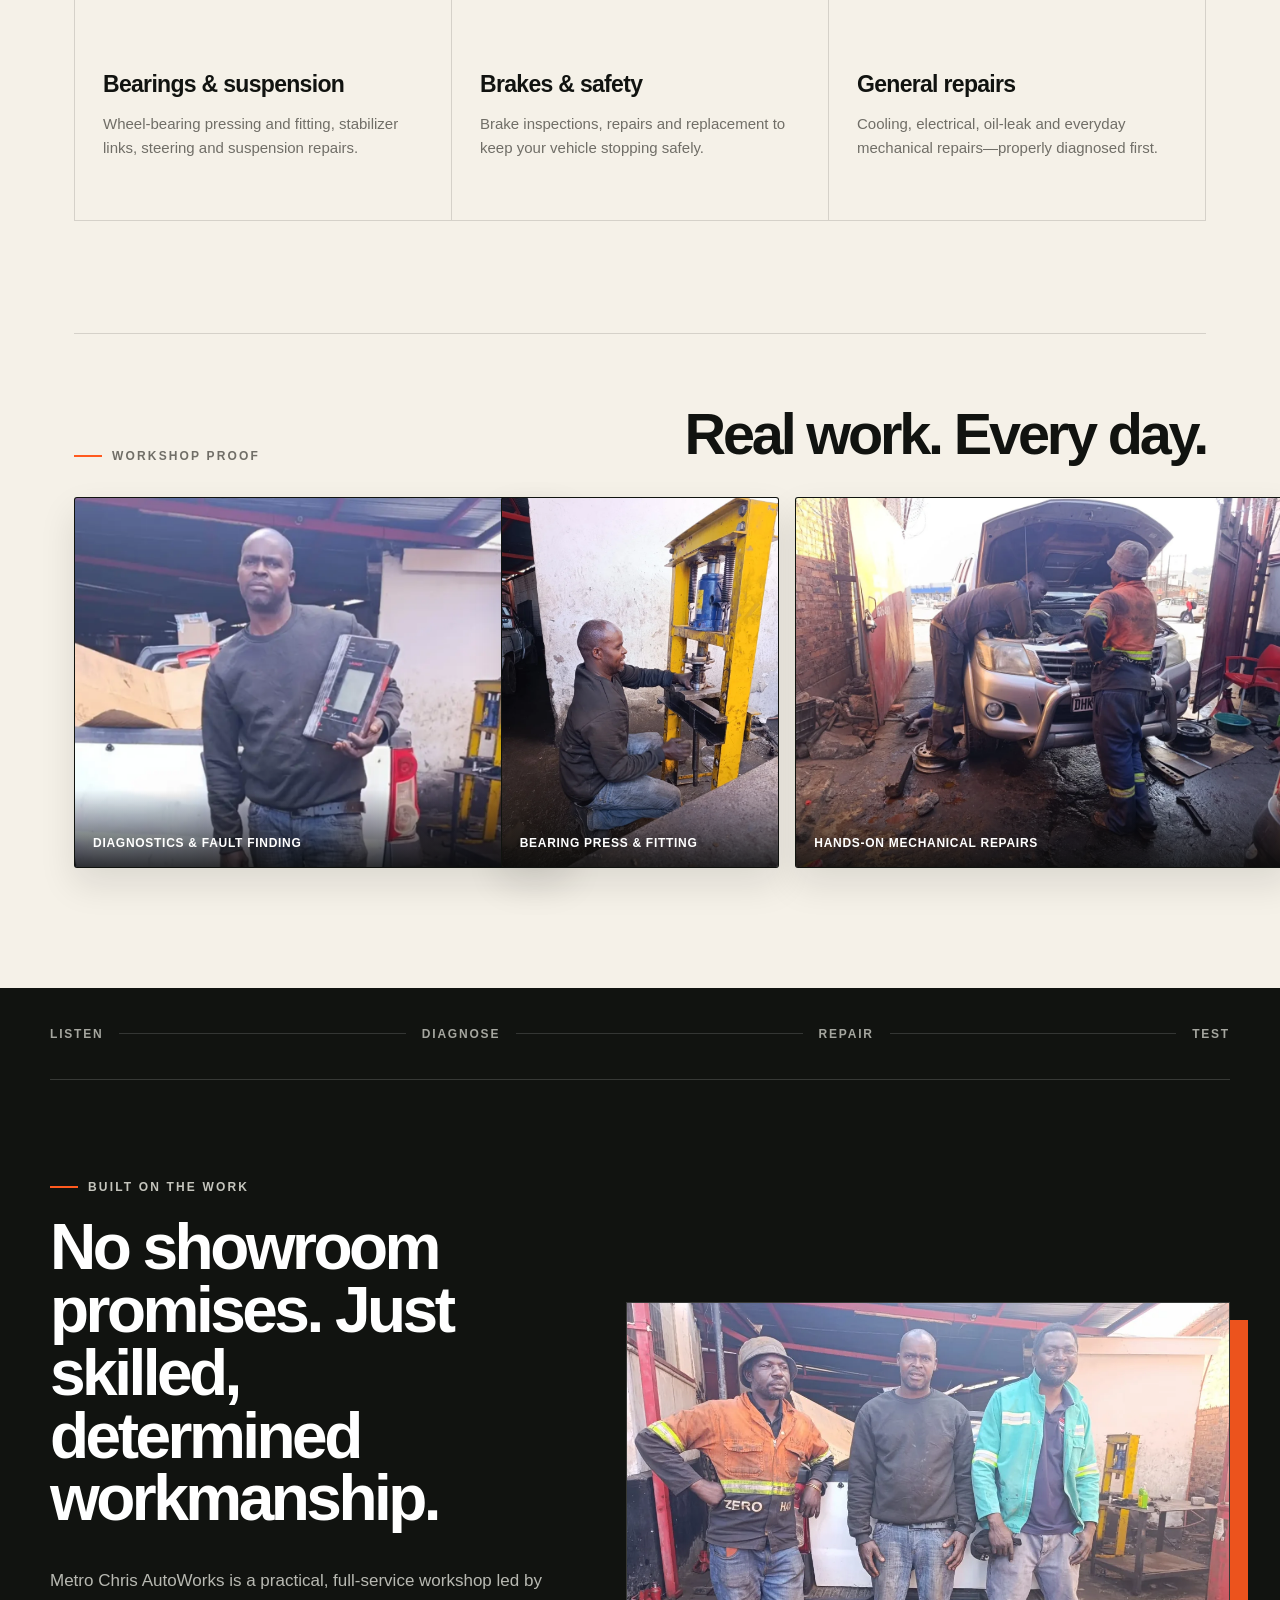
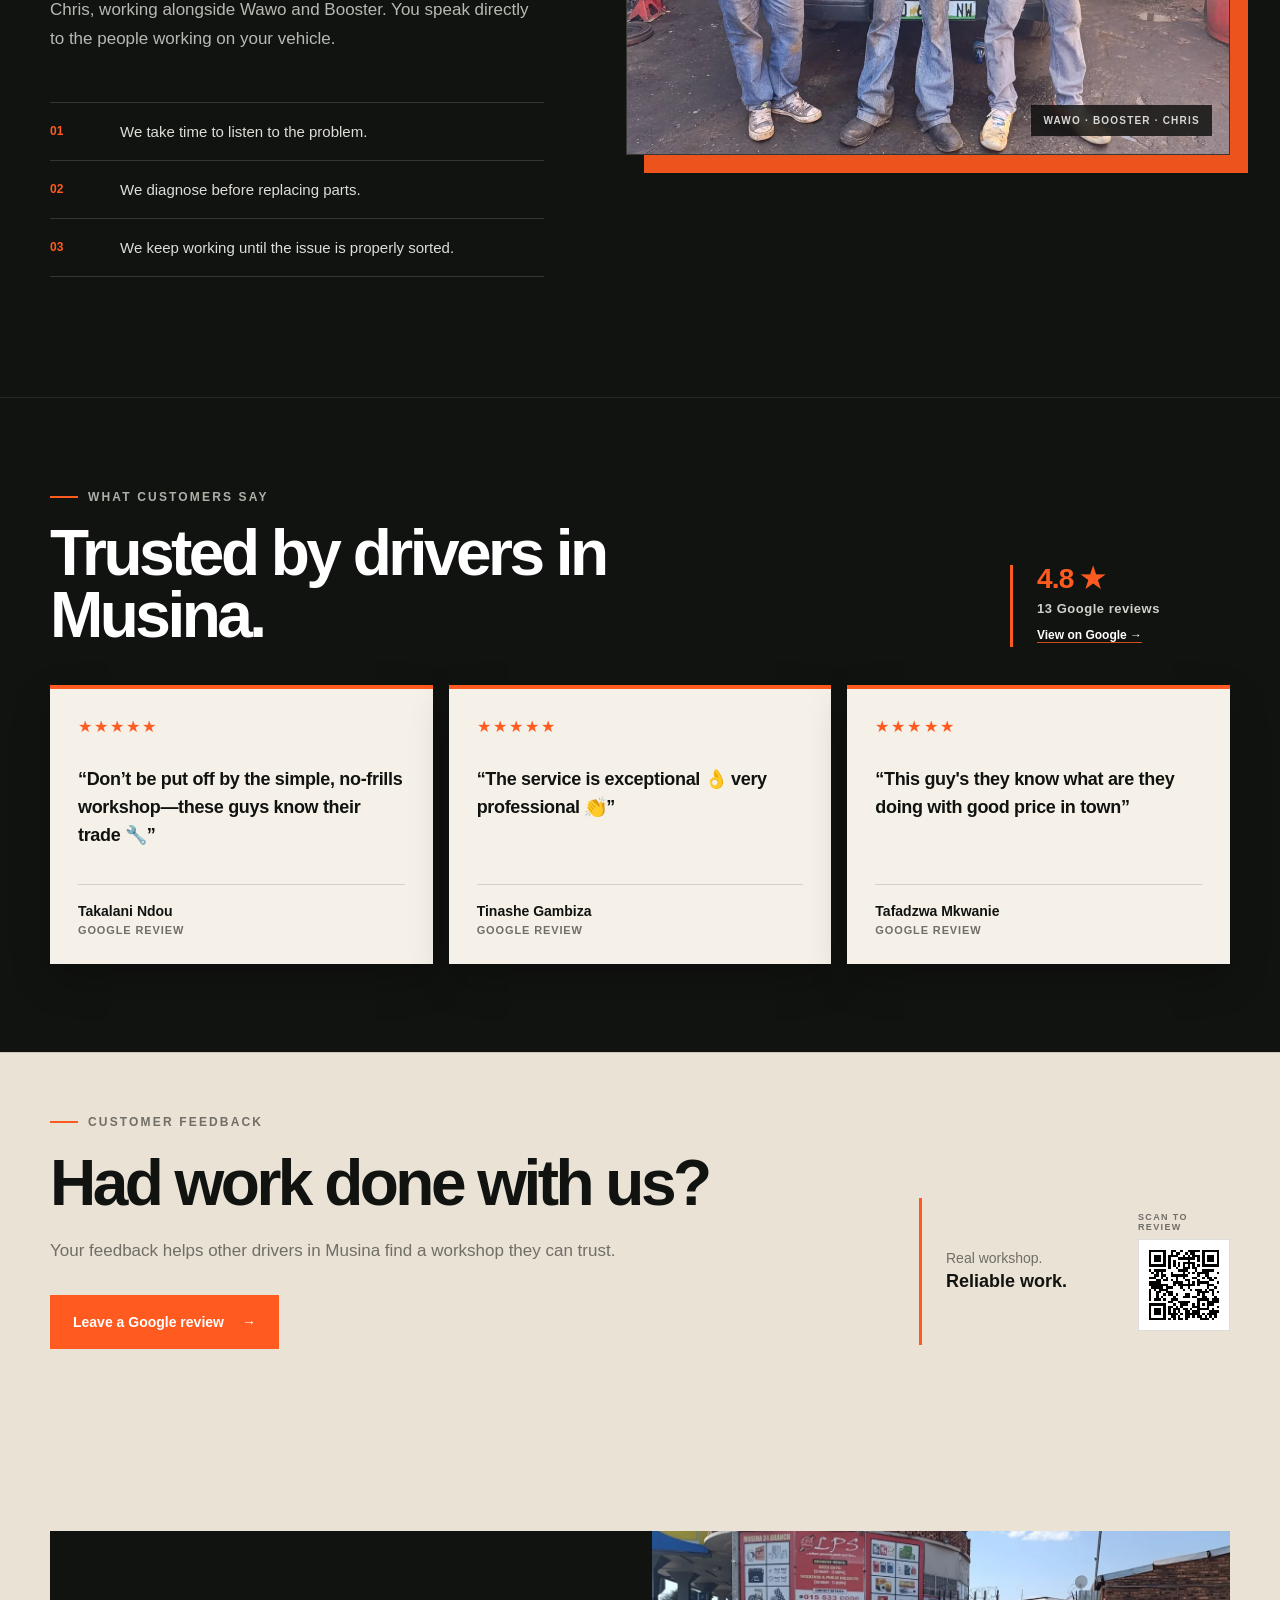
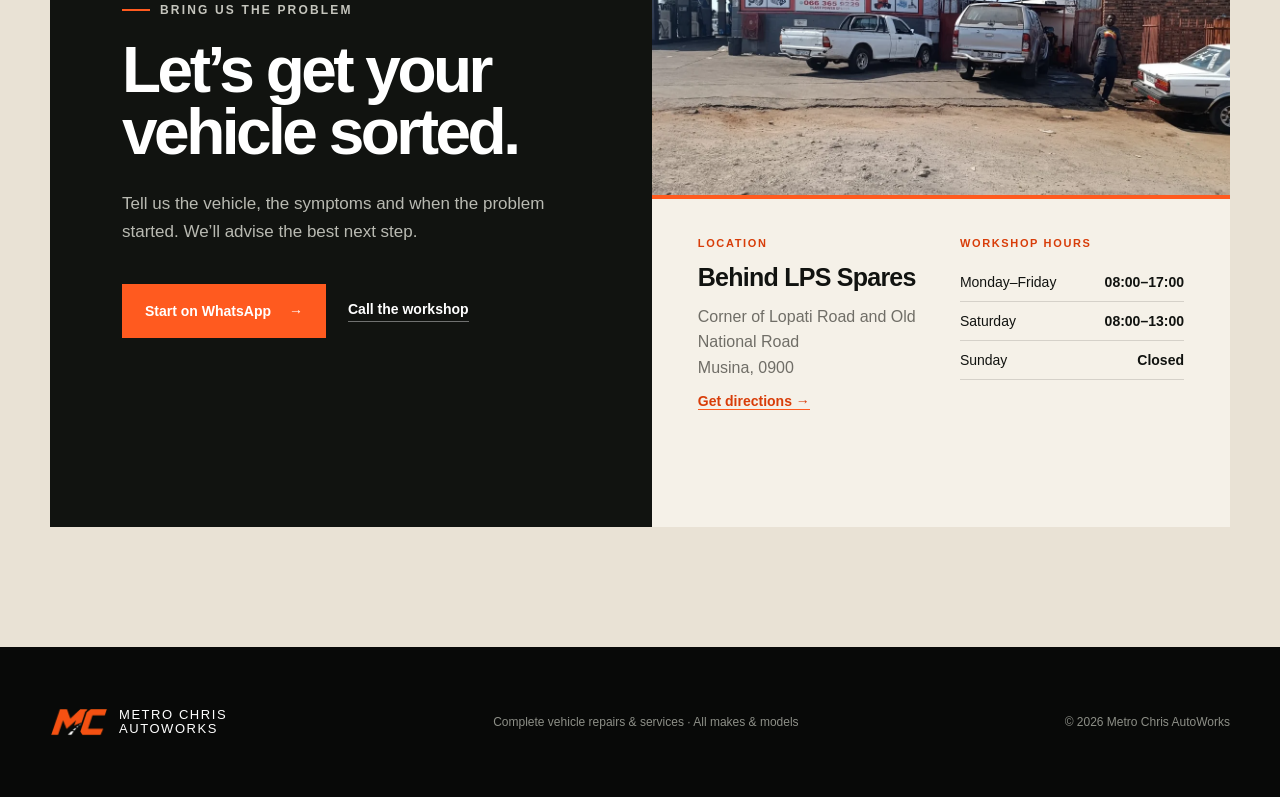
==== commit 0d3c27b6: "Add native customer review section" ====
--- a/index.html
+++ b/index.html
@@ -168,6 +168,39 @@
       </div>
     </section>
 
+    <section class="customer-stories" aria-labelledby="customer-stories-title">
+      <div class="customer-stories-inner">
+        <div class="customer-stories-heading">
+          <div>
+            <p class="eyebrow"><span></span> What customers say</p>
+            <h2 id="customer-stories-title">Trusted by drivers in Musina.</h2>
+          </div>
+          <div class="customer-rating" aria-label="4.8 out of 5 stars from 13 Google reviews">
+            <strong>4.8 ★</strong>
+            <span>13 Google reviews</span>
+            <a href="https://www.google.com/search?q=Metro+Chris+AutoWorks+Musina+reviews" target="_blank" rel="noreferrer">View on Google →</a>
+          </div>
+        </div>
+        <div class="customer-review-grid">
+          <article class="customer-review-card">
+            <div class="customer-review-stars" aria-label="5 out of 5 stars">★★★★★</div>
+            <blockquote>“Don’t be put off by the simple, no-frills workshop—these guys know their trade 🔧”</blockquote>
+            <div class="customer-review-author"><strong>Takalani Ndou</strong><span>Google review</span></div>
+          </article>
+          <article class="customer-review-card">
+            <div class="customer-review-stars" aria-label="5 out of 5 stars">★★★★★</div>
+            <blockquote>“The service is exceptional 👌 very professional 👏”</blockquote>
+            <div class="customer-review-author"><strong>Tinashe Gambiza</strong><span>Google review</span></div>
+          </article>
+          <article class="customer-review-card">
+            <div class="customer-review-stars" aria-label="5 out of 5 stars">★★★★★</div>
+            <blockquote>“This guy's they know what are they doing with good price in town”</blockquote>
+            <div class="customer-review-author"><strong>Tafadzwa Mkwanie</strong><span>Google review</span></div>
+          </article>
+        </div>
+      </div>
+    </section>
+
     <section class="review-section" id="reviews" aria-labelledby="review-title">
       <div class="review-inner">
         <div class="review-copy">
--- a/styles.css
+++ b/styles.css
@@ -221,6 +221,23 @@
 .team-photo { position: relative; margin: 0; overflow: hidden; aspect-ratio: 4 / 3; border: 1px solid rgba(255,255,255,.16); box-shadow: 18px 18px 0 rgba(255,90,31,.92); }
 .team-photo img { width: 100%; height: 100%; display: block; object-fit: cover; object-position: center 48%; transform: scale(1.045); transform-origin: center 52%; }
 .team-photo figcaption { position: absolute; right: 18px; bottom: 18px; padding: 10px 12px; background: rgba(8,9,8,.78); color: rgba(255,255,255,.82); font-size: 10px; font-weight: 800; letter-spacing: .12em; text-transform: uppercase; backdrop-filter: blur(5px); }
+
+.customer-stories { padding: 92px 24px 88px; background: var(--ink); color: white; border-top: 1px solid rgba(255,255,255,.09); }
+.customer-stories-inner { width: min(1180px, 100%); margin: 0 auto; }
+.customer-stories-heading { display: grid; grid-template-columns: minmax(0, 1fr) auto; gap: 64px; align-items: end; margin-bottom: 38px; }
+.customer-stories-heading .eyebrow { margin-bottom: 18px; color: #aeb0a8; }
+.customer-stories-heading h2 { margin: 0; max-width: 700px; font-size: clamp(42px, 5vw, 66px); line-height: .98; letter-spacing: -.055em; }
+.customer-rating { min-width: 220px; display: grid; gap: 8px; justify-items: start; padding: 0 0 4px 24px; border-left: 3px solid var(--orange); }
+.customer-rating strong { color: var(--orange); font-size: 28px; line-height: 1; letter-spacing: -.03em; }
+.customer-rating > span { color: #d0d1ca; font-size: 13px; font-weight: 800; letter-spacing: .04em; }
+.customer-rating a { margin-top: 4px; color: white; font-size: 12px; font-weight: 900; border-bottom: 1px solid rgba(255,90,31,.8); }
+.customer-review-grid { display: grid; grid-template-columns: repeat(3, 1fr); gap: 16px; }
+.customer-review-card { min-width: 0; min-height: 270px; padding: 28px; display: flex; flex-direction: column; background: var(--paper); color: var(--ink); border-top: 4px solid var(--orange); box-shadow: 0 16px 38px rgba(0,0,0,.2); }
+.customer-review-stars { color: var(--orange); font-size: 16px; letter-spacing: .13em; }
+.customer-review-card blockquote { margin: 30px 0 34px; font-size: 18px; line-height: 1.55; letter-spacing: -.018em; font-weight: 700; }
+.customer-review-author { margin-top: auto; padding-top: 18px; border-top: 1px solid var(--line); }
+.customer-review-author strong { display: block; font-size: 14px; }
+.customer-review-author span { display: block; margin-top: 5px; color: var(--muted); font-size: 11px; font-weight: 800; letter-spacing: .08em; text-transform: uppercase; }
 
 .review-section { padding: 62px 24px; background: var(--paper-deep); border-top: 1px solid var(--line); }
 .review-inner { width: min(1180px, 100%); margin: 0 auto; display: grid; grid-template-columns: minmax(0, 1fr) auto; gap: 64px; align-items: end; }
@@ -272,6 +289,10 @@
   .proof-card-tall { grid-row: span 2; }
   .about-grid { gap: 64px; }
   .team-photo { max-width: 720px; box-shadow: 14px 14px 0 rgba(255,90,31,.92); }
+  .customer-stories-heading { grid-template-columns: 1fr; gap: 28px; }
+  .customer-rating { padding-left: 18px; }
+  .customer-review-grid { grid-template-columns: 1fr; }
+  .customer-review-card { min-height: 0; }
   .review-inner { gap: 38px; }
   .review-secondary { grid-template-columns: auto 84px; gap: 16px; padding-left: 20px; }
   .review-qr img { width: 84px; height: 84px; }
@@ -308,6 +329,11 @@
   .about-grid { padding-top: 70px; gap: 52px; }
   .team-photo { box-shadow: 10px 10px 0 rgba(255,90,31,.92); }
   .team-photo figcaption { right: 10px; bottom: 10px; }
+  .customer-stories { padding: 68px 20px 64px; }
+  .customer-stories-heading h2 { font-size: 44px; }
+  .customer-rating { min-width: 0; }
+  .customer-review-card { padding: 24px; }
+  .customer-review-card blockquote { margin: 24px 0 30px; font-size: 17px; }
   .review-section { padding: 52px 20px; }
   .review-inner { grid-template-columns: 1fr; gap: 34px; }
   .review-copy h2 { font-size: 44px; }
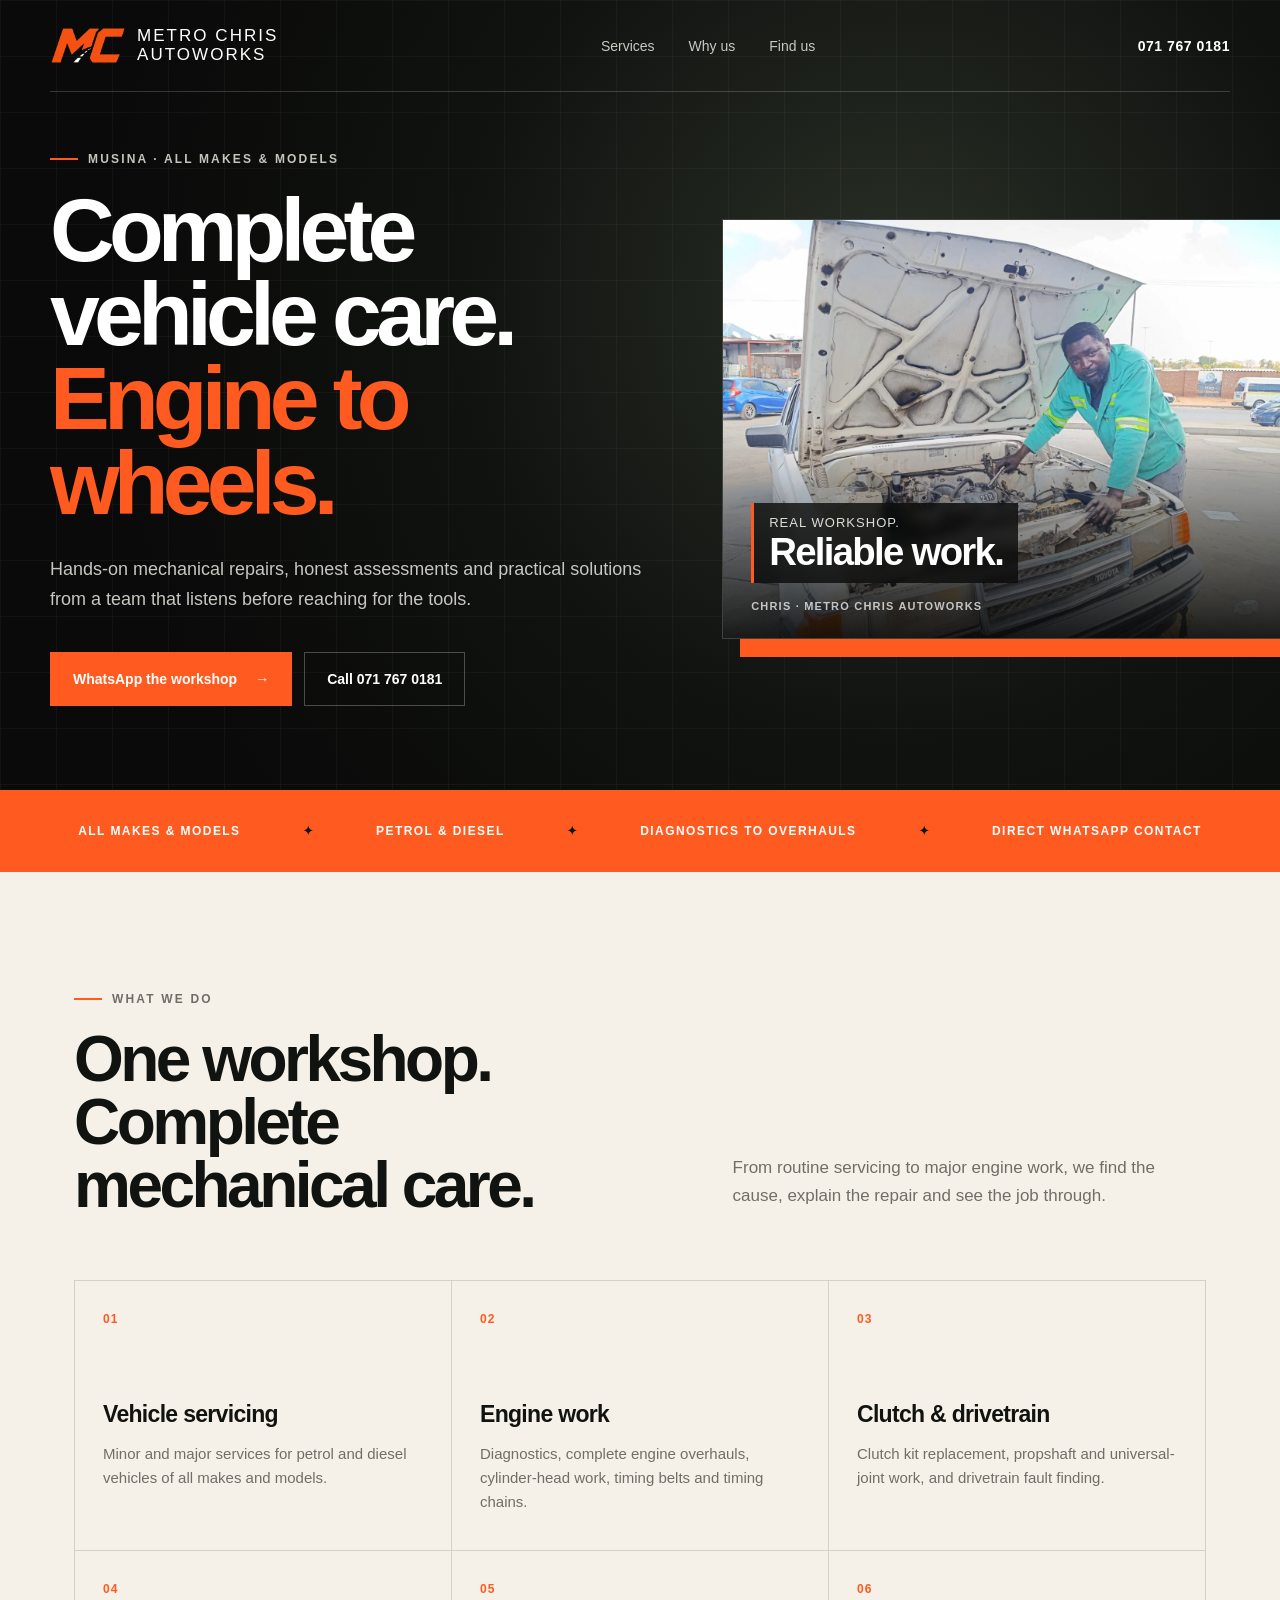
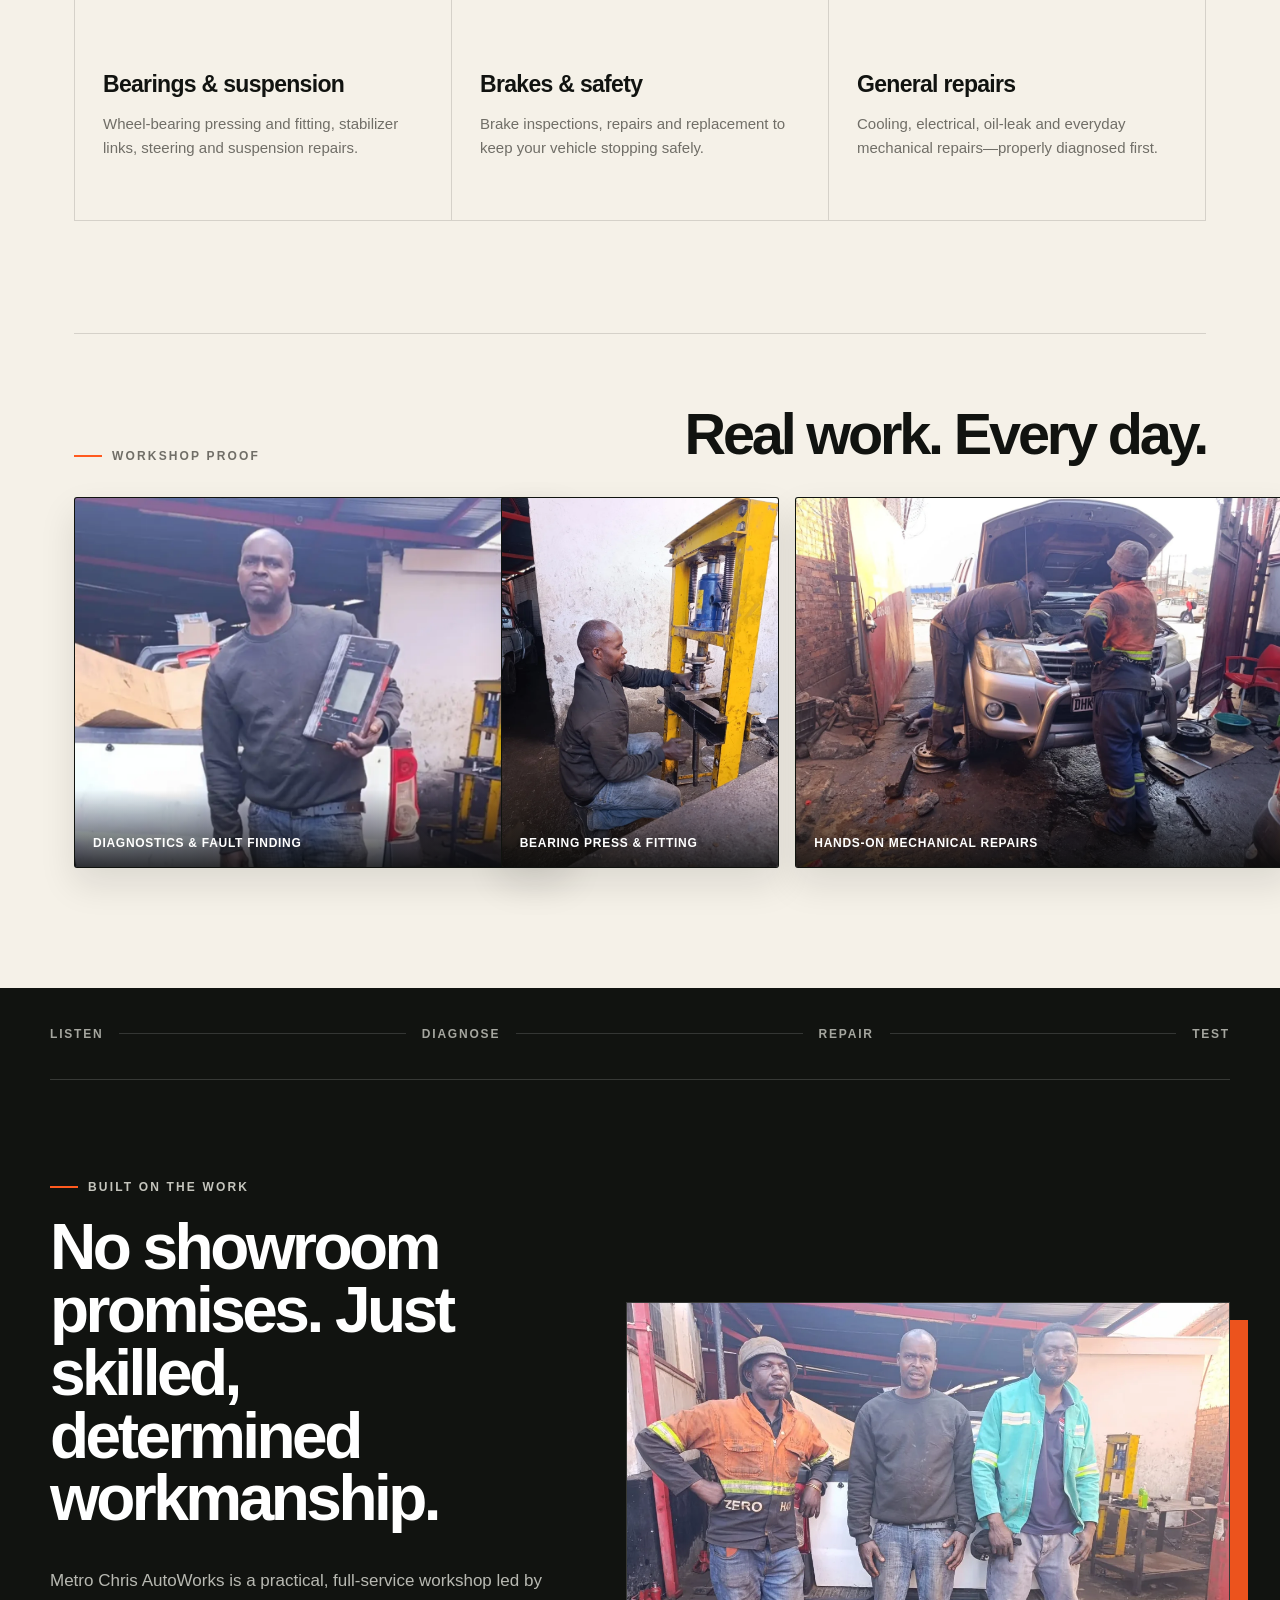
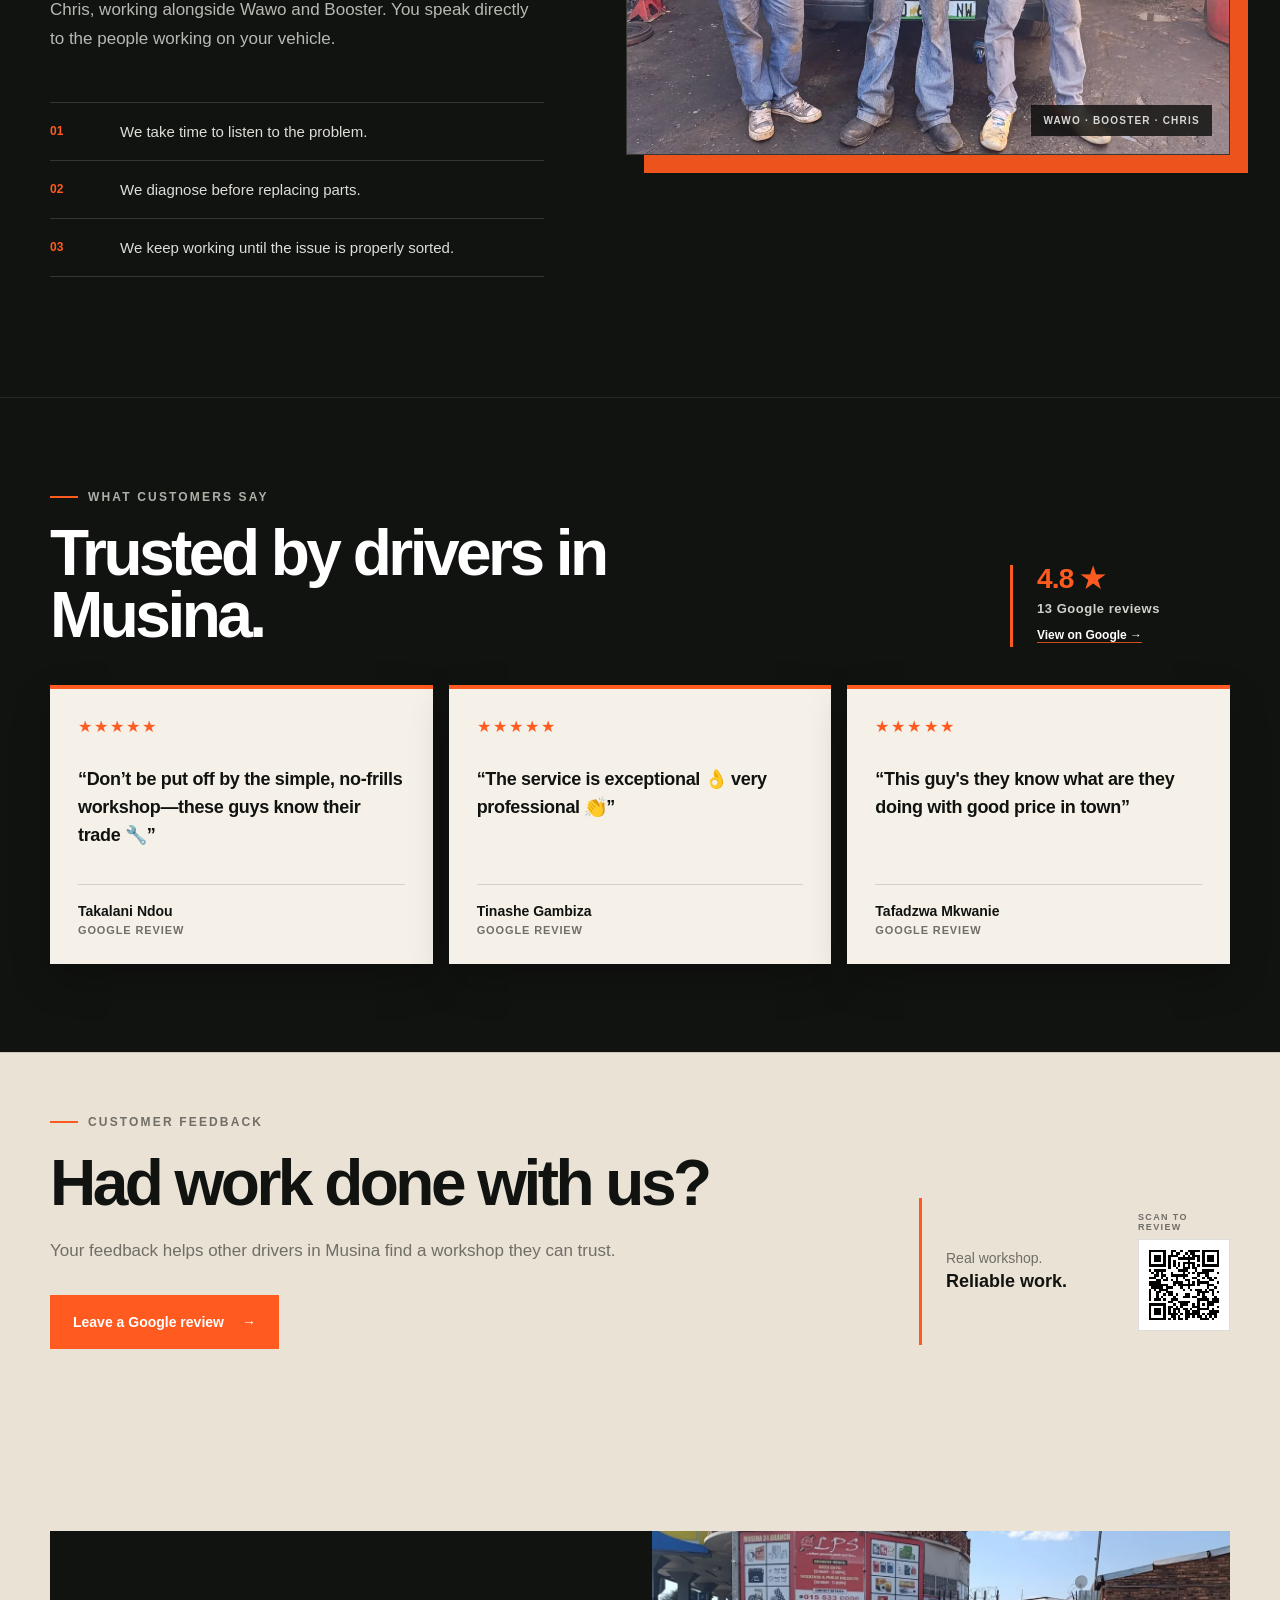
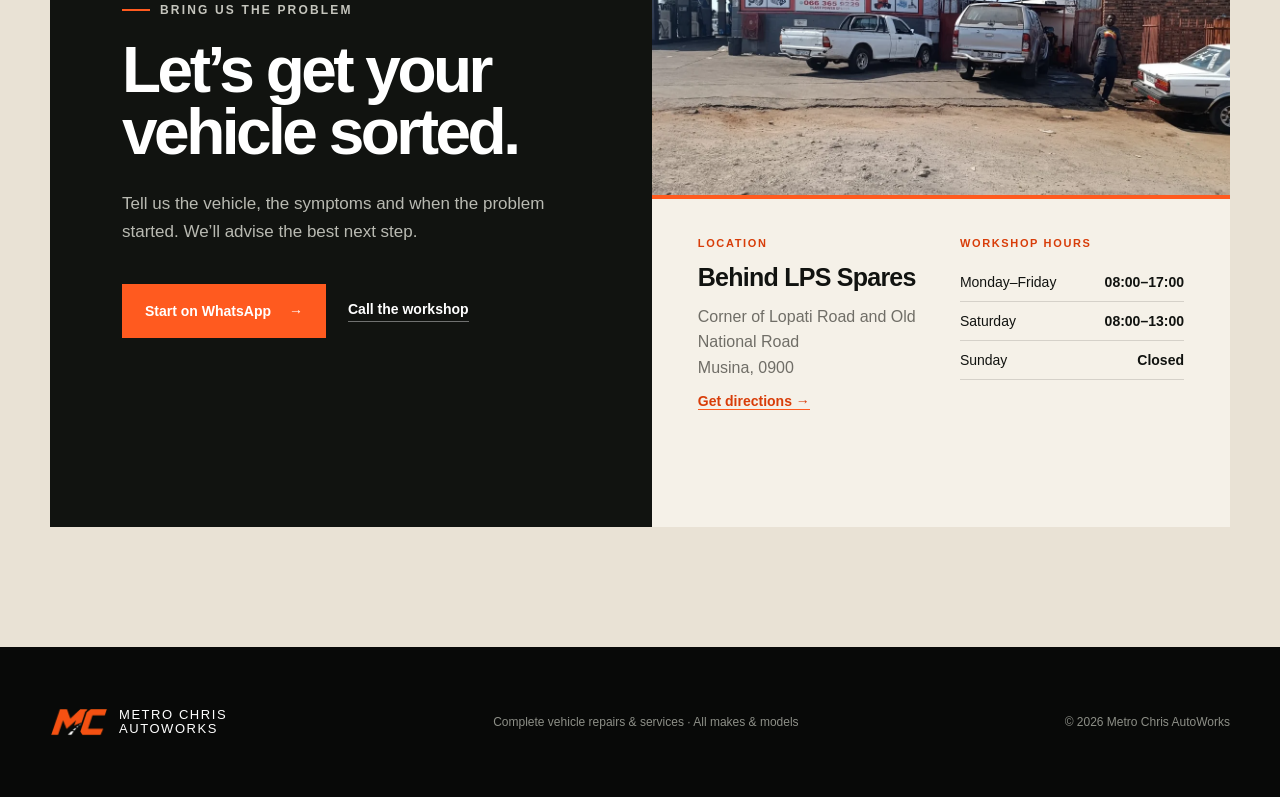
==== commit 98957bd5: "Apply Musina Heat & Steel hero and refine services" ====
--- a/index.html
+++ b/index.html
@@ -61,7 +61,7 @@
         "itemListElement": [
           {"@type": "Offer", "itemOffered": {"@type": "Service", "name": "Vehicle servicing"}},
           {"@type": "Offer", "itemOffered": {"@type": "Service", "name": "Engine work"}},
-          {"@type": "Offer", "itemOffered": {"@type": "Service", "name": "Clutch and gearbox repairs"}},
+          {"@type": "Offer", "itemOffered": {"@type": "Service", "name": "Clutch and drivetrain repairs"}},
           {"@type": "Offer", "itemOffered": {"@type": "Service", "name": "Bearings and suspension repairs"}},
           {"@type": "Offer", "itemOffered": {"@type": "Service", "name": "Brake inspections and repairs"}},
           {"@type": "Offer", "itemOffered": {"@type": "Service", "name": "General mechanical repairs"}}
@@ -127,8 +127,8 @@
           </article>
           <article class="service-card">
             <span class="service-number">03</span>
-            <h3>Clutch &amp; gearbox</h3>
-            <p>Clutch kit replacement, gearbox repairs, transmission work and drivetrain fault finding.</p>
+            <h3>Clutch &amp; drivetrain</h3>
+            <p>Clutch kit replacement, propshaft and universal-joint work, and drivetrain fault finding.</p>
           </article>
           <article class="service-card">
             <span class="service-number">04</span>
